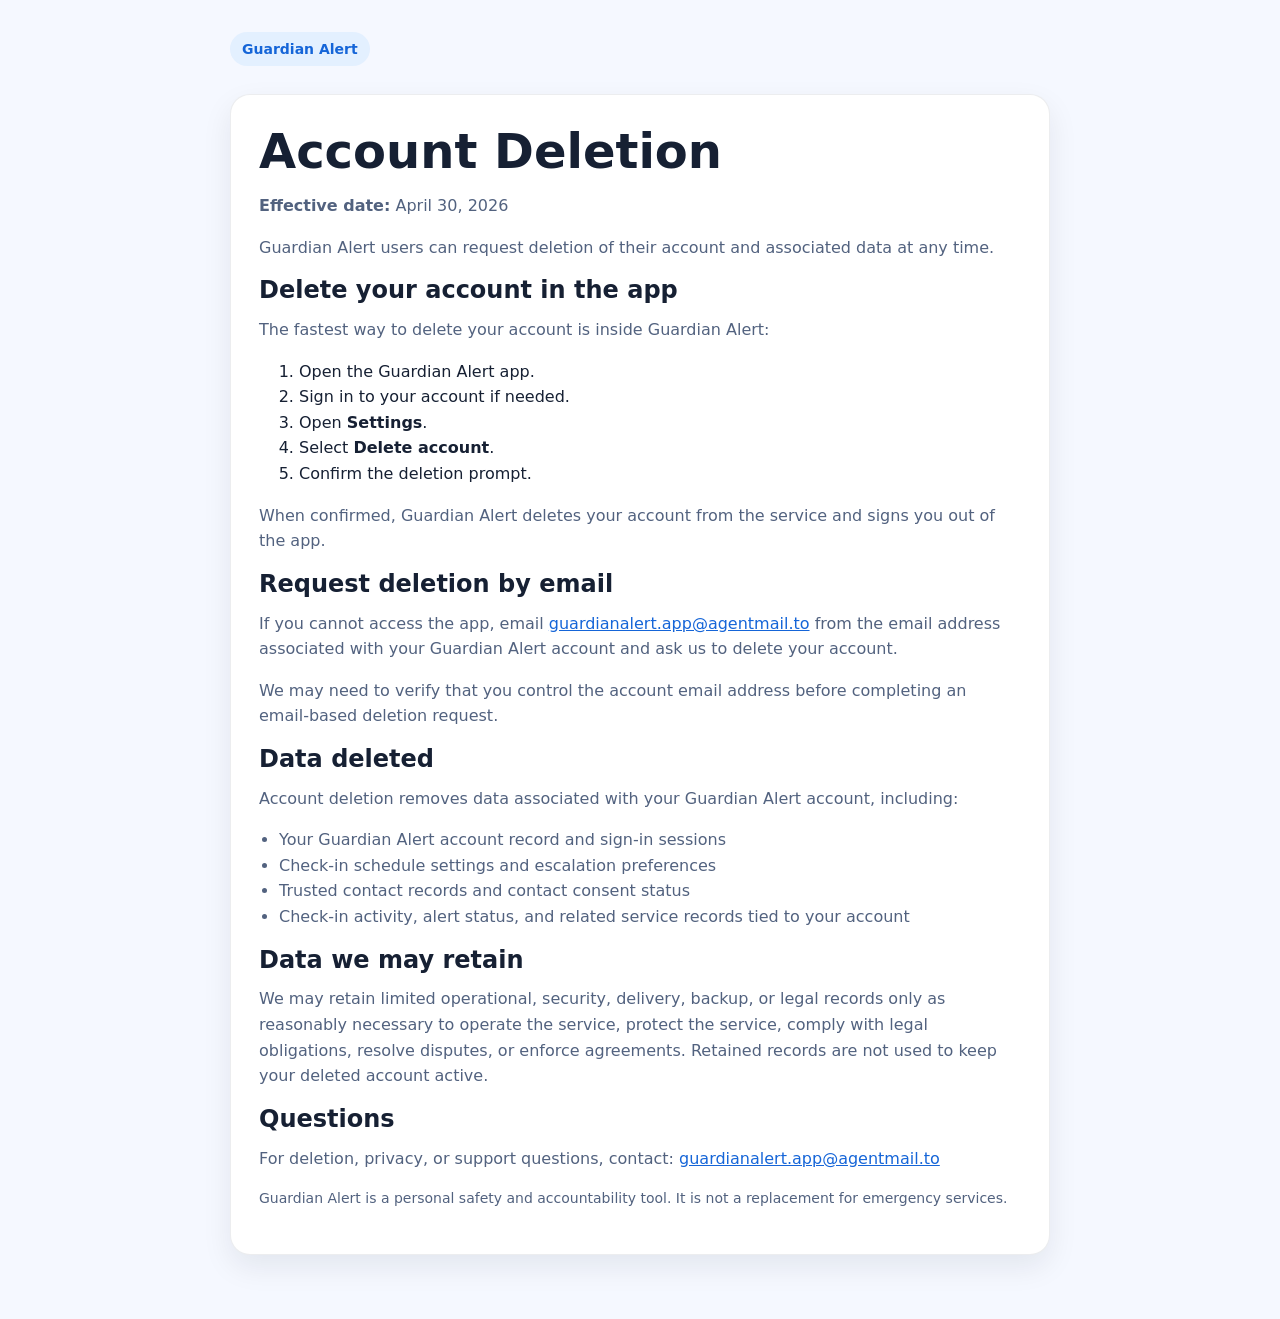
==== account-deletion.html @ 85593438 "Add account deletion page" ====
<!DOCTYPE html>
<html lang="en">
<head>
  <meta charset="utf-8" />
  <meta name="viewport" content="width=device-width,initial-scale=1" />
  <title>Guardian Alert Account Deletion</title>
  <meta name="description" content="How to delete your Guardian Alert account and associated data" />
  <link rel="stylesheet" href="styles.css" />
</head>
<body>
  <main class="container">
    <header>
      <span class="badge">Guardian Alert</span>
    </header>

    <section class="card">
      <h1>Account Deletion</h1>
      <p><strong>Effective date:</strong> April 30, 2026</p>

      <p>
        Guardian Alert users can request deletion of their account and
        associated data at any time.
      </p>

      <h2>Delete your account in the app</h2>
      <p>
        The fastest way to delete your account is inside Guardian Alert:
      </p>
      <ol>
        <li>Open the Guardian Alert app.</li>
        <li>Sign in to your account if needed.</li>
        <li>Open <strong>Settings</strong>.</li>
        <li>Select <strong>Delete account</strong>.</li>
        <li>Confirm the deletion prompt.</li>
      </ol>
      <p>
        When confirmed, Guardian Alert deletes your account from the service
        and signs you out of the app.
      </p>

      <h2>Request deletion by email</h2>
      <p>
        If you cannot access the app, email
        <a href="mailto:guardianalert.app@agentmail.to">guardianalert.app@agentmail.to</a>
        from the email address associated with your Guardian Alert account and
        ask us to delete your account.
      </p>
      <p>
        We may need to verify that you control the account email address before
        completing an email-based deletion request.
      </p>

      <h2>Data deleted</h2>
      <p>Account deletion removes data associated with your Guardian Alert account, including:</p>
      <ul>
        <li>Your Guardian Alert account record and sign-in sessions</li>
        <li>Check-in schedule settings and escalation preferences</li>
        <li>Trusted contact records and contact consent status</li>
        <li>Check-in activity, alert status, and related service records tied to your account</li>
      </ul>

      <h2>Data we may retain</h2>
      <p>
        We may retain limited operational, security, delivery, backup, or legal
        records only as reasonably necessary to operate the service, protect the
        service, comply with legal obligations, resolve disputes, or enforce
        agreements. Retained records are not used to keep your deleted account
        active.
      </p>

      <h2>Questions</h2>
      <p>
        For deletion, privacy, or support questions, contact:
        <a href="mailto:guardianalert.app@agentmail.to">guardianalert.app@agentmail.to</a>
      </p>

      <p class="small">
        Guardian Alert is a personal safety and accountability tool. It is not
        a replacement for emergency services.
      </p>
    </section>
  </main>
</body>
</html>
---- styles.css ----
:root {
  color-scheme: light dark;
  --bg: #0b1220;
  --card: #121a2b;
  --text: #e8eefc;
  --muted: #b7c3de;
  --accent: #67b7ff;
  --accent-2: #8ef0c4;
  --border: rgba(255, 255, 255, 0.08);
  --shadow: 0 12px 30px rgba(0, 0, 0, 0.28);
}

@media (prefers-color-scheme: light) {
  :root {
    --bg: #f5f8ff;
    --card: #ffffff;
    --text: #162033;
    --muted: #52627f;
    --accent: #1565d8;
    --accent-2: #138a5d;
    --border: rgba(22, 32, 51, 0.08);
    --shadow: 0 12px 30px rgba(16, 24, 40, 0.08);
  }
}

* { box-sizing: border-box; }
body {
  margin: 0;
  font-family: Inter, system-ui, -apple-system, BlinkMacSystemFont, "Segoe UI", sans-serif;
  background: var(--bg);
  color: var(--text);
  line-height: 1.6;
}
.container {
  max-width: 860px;
  margin: 0 auto;
  padding: 32px 20px 64px;
}
.card {
  background: var(--card);
  border: 1px solid var(--border);
  border-radius: 20px;
  box-shadow: var(--shadow);
  padding: 28px;
}
.hero {
  display: grid;
  gap: 20px;
  align-items: center;
}
.badge {
  display: inline-block;
  padding: 6px 12px;
  border-radius: 999px;
  background: rgba(103, 183, 255, 0.12);
  color: var(--accent);
  font-weight: 600;
  font-size: 14px;
}
h1, h2, h3 {
  line-height: 1.2;
  margin: 0 0 12px;
}
h1 { font-size: clamp(2rem, 5vw, 3rem); }
p { margin: 0 0 16px; color: var(--muted); }
.actions {
  display: flex;
  flex-wrap: wrap;
  gap: 12px;
  margin-top: 20px;
}
.button {
  display: inline-block;
  text-decoration: none;
  padding: 12px 18px;
  border-radius: 12px;
  font-weight: 600;
  border: 1px solid var(--border);
}
.button.primary {
  background: var(--accent);
  color: white;
  border-color: transparent;
}
.button.secondary {
  color: var(--text);
  background: transparent;
}
.grid {
  display: grid;
  gap: 16px;
  margin-top: 24px;
}
.grid.two {
  grid-template-columns: repeat(auto-fit, minmax(240px, 1fr));
}
.small { font-size: 14px; color: var(--muted); }
ul { padding-left: 20px; color: var(--muted); }
a { color: var(--accent); }
header { margin-bottom: 28px; }
.brand {
  display: flex;
  align-items: center;
  gap: 14px;
}
.brand-icon {
  width: 32px;
  height: 32px;
  object-fit: contain;
  border-radius: 8px;
}
footer {
  margin-top: 36px;
  color: var(--muted);
  font-size: 14px;
}
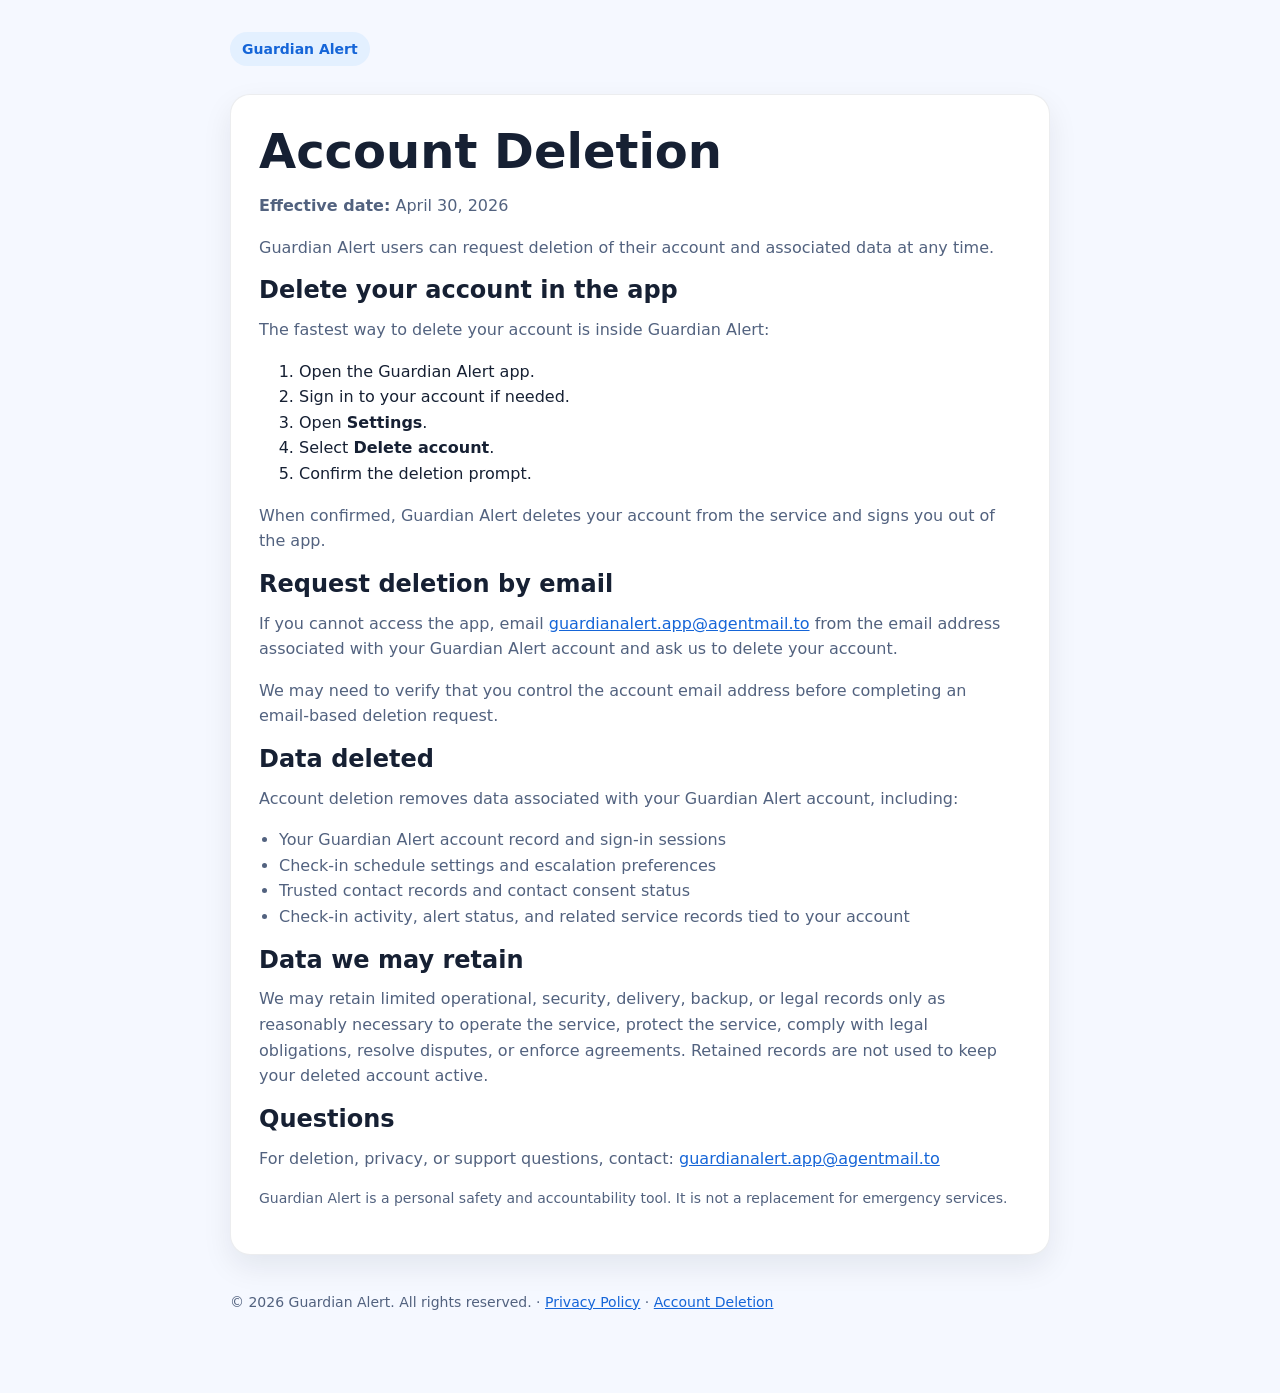
==== commit 0fbae01f: "Add Guardian Alert copyright footer" ====
--- a/account-deletion.html
+++ b/account-deletion.html
@@ -79,6 +79,10 @@
         a replacement for emergency services.
       </p>
     </section>
+
+    <footer>
+      <p>© 2026 Guardian Alert. All rights reserved. · <a href="privacy.html">Privacy Policy</a> · <a href="account-deletion.html">Account Deletion</a></p>
+    </footer>
   </main>
 </body>
 </html>
--- a/styles.css
+++ b/styles.css
@@ -47,6 +47,17 @@
   display: grid;
   gap: 20px;
   align-items: center;
+}
+.feature-graphic-wrap {
+  margin-bottom: 24px;
+}
+.feature-graphic {
+  display: block;
+  width: 100%;
+  height: auto;
+  border-radius: 24px;
+  border: 1px solid var(--border);
+  box-shadow: var(--shadow);
 }
 .badge {
   display: inline-block;
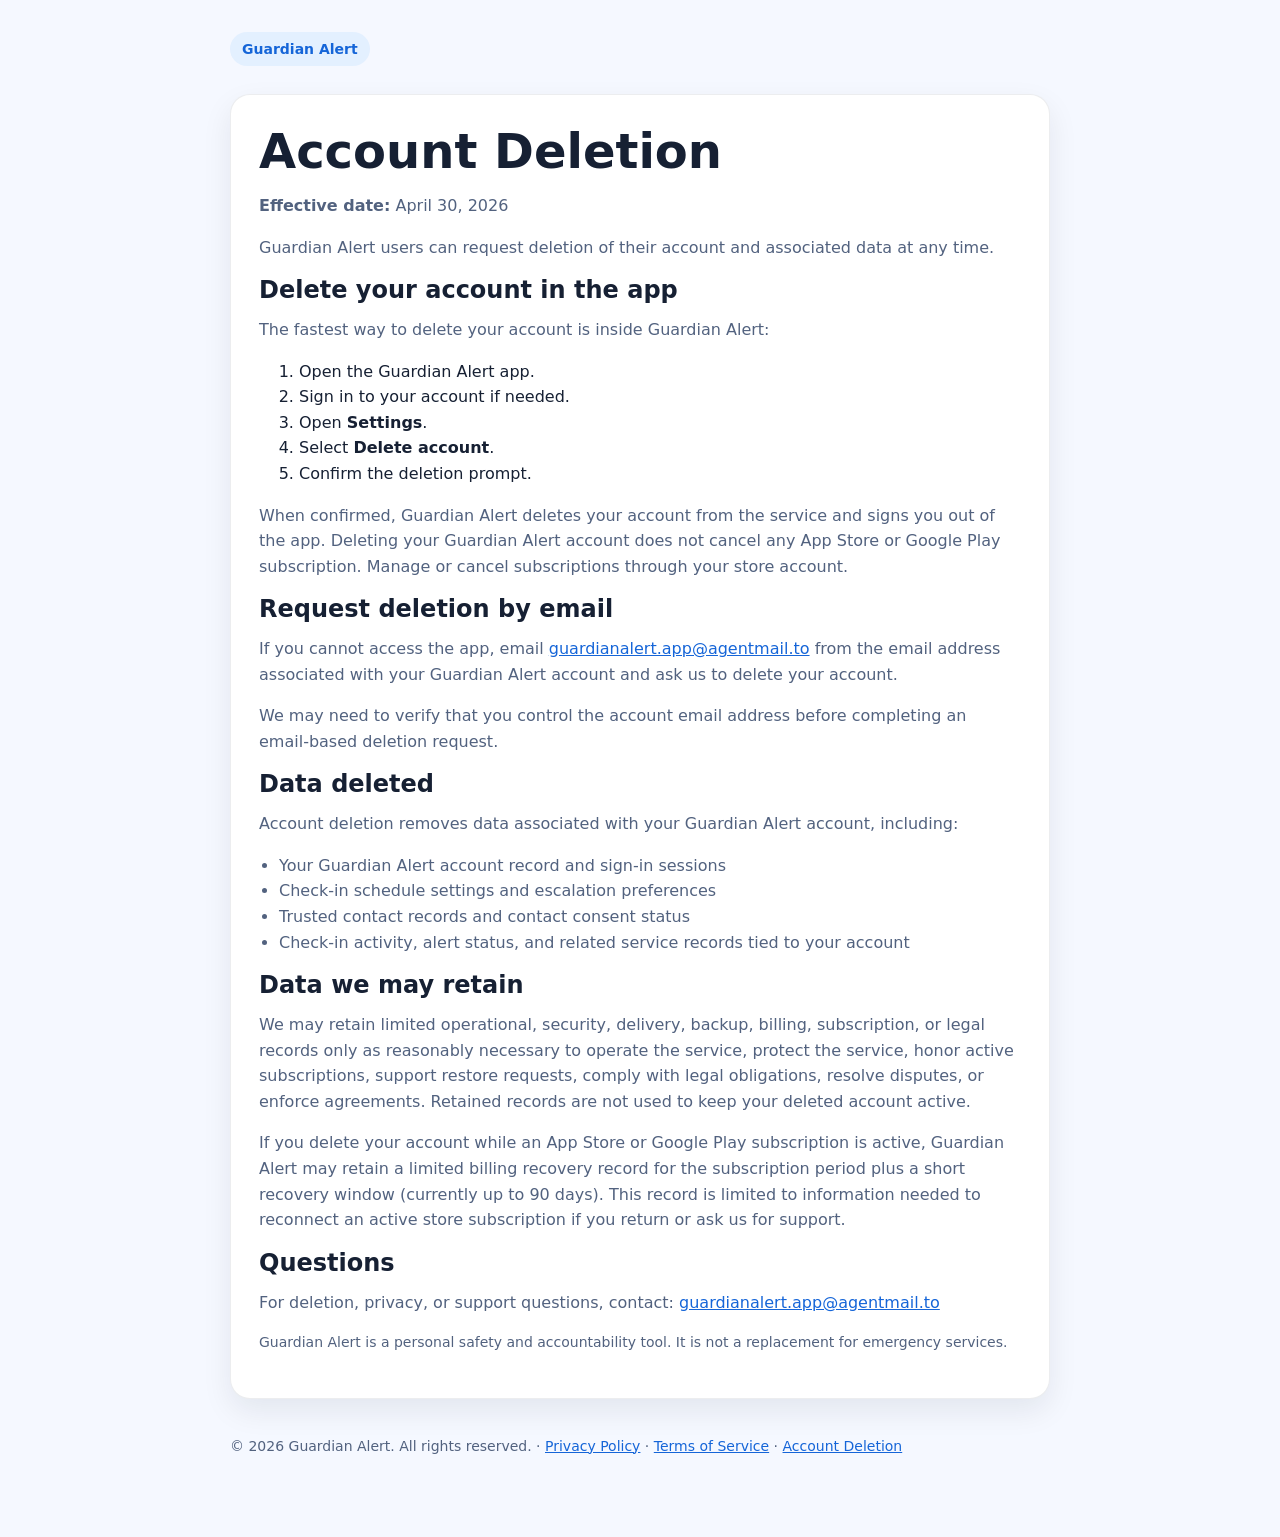
==== commit 3de36af3: "Add Guardian Alert terms page" ====
--- a/account-deletion.html
+++ b/account-deletion.html
@@ -35,7 +35,9 @@
       </ol>
       <p>
         When confirmed, Guardian Alert deletes your account from the service
-        and signs you out of the app.
+        and signs you out of the app. Deleting your Guardian Alert account does
+        not cancel any App Store or Google Play subscription. Manage or cancel
+        subscriptions through your store account.
       </p>
 
       <h2>Request deletion by email</h2>
@@ -61,11 +63,20 @@
 
       <h2>Data we may retain</h2>
       <p>
-        We may retain limited operational, security, delivery, backup, or legal
-        records only as reasonably necessary to operate the service, protect the
-        service, comply with legal obligations, resolve disputes, or enforce
-        agreements. Retained records are not used to keep your deleted account
-        active.
+        We may retain limited operational, security, delivery, backup, billing,
+        subscription, or legal records only as reasonably necessary to operate
+        the service, protect the service, honor active subscriptions, support
+        restore requests, comply with legal obligations, resolve disputes, or
+        enforce agreements. Retained records are not used to keep your deleted
+        account active.
+      </p>
+      <p>
+        If you delete your account while an App Store or Google Play
+        subscription is active, Guardian Alert may retain a limited billing
+        recovery record for the subscription period plus a short recovery
+        window (currently up to 90 days). This record is limited to information
+        needed to reconnect an active store subscription if you return or ask us
+        for support.
       </p>
 
       <h2>Questions</h2>
@@ -81,7 +92,7 @@
     </section>
 
     <footer>
-      <p>© 2026 Guardian Alert. All rights reserved. · <a href="privacy.html">Privacy Policy</a> · <a href="account-deletion.html">Account Deletion</a></p>
+      <p>© 2026 Guardian Alert. All rights reserved. · <a href="privacy.html">Privacy Policy</a> · <a href="terms.html">Terms of Service</a> · <a href="account-deletion.html">Account Deletion</a></p>
     </footer>
   </main>
 </body>
--- a/styles.css
+++ b/styles.css
@@ -106,6 +106,160 @@
   grid-template-columns: repeat(auto-fit, minmax(240px, 1fr));
 }
 .small { font-size: 14px; color: var(--muted); }
+.platform-card {
+  display: grid;
+  grid-template-columns: minmax(0, 1fr) auto;
+  gap: 20px;
+  align-items: center;
+}
+.platform-eyebrow {
+  display: inline-block;
+  margin-bottom: 8px;
+  color: var(--accent-2);
+  font-size: 13px;
+  font-weight: 700;
+  letter-spacing: 0.08em;
+  text-transform: uppercase;
+}
+.platform-badges {
+  display: flex;
+  flex-wrap: wrap;
+  gap: 10px;
+  justify-content: flex-end;
+}
+.platform-badge {
+  display: inline-flex;
+  align-items: center;
+  justify-content: center;
+  gap: 8px;
+  min-width: 116px;
+  padding: 10px 14px;
+  border: 1px solid var(--border);
+  border-radius: 999px;
+  background: rgba(103, 183, 255, 0.10);
+  color: var(--text);
+  font-weight: 700;
+  text-decoration: none;
+  transition: transform 160ms ease, border-color 160ms ease, background 160ms ease;
+}
+.platform-badge:hover,
+.platform-badge:focus-visible {
+  background: rgba(103, 183, 255, 0.18);
+  border-color: rgba(103, 183, 255, 0.45);
+  transform: translateY(-1px);
+}
+.platform-contact {
+  margin-bottom: 0;
+}
+.social-card {
+  display: grid;
+  grid-template-columns: minmax(0, 1fr) auto;
+  gap: 20px;
+  align-items: center;
+  margin-top: 20px;
+}
+.social-card p {
+  margin-bottom: 0;
+}
+.social-links {
+  display: flex;
+  flex-wrap: wrap;
+  gap: 10px;
+  justify-content: flex-end;
+}
+.social-link {
+  display: inline-flex;
+  align-items: center;
+  justify-content: center;
+  width: 42px;
+  height: 42px;
+  border: 1px solid var(--border);
+  border-radius: 12px;
+  background: rgba(103, 183, 255, 0.10);
+  color: var(--text);
+  text-decoration: none;
+  transition: transform 160ms ease, border-color 160ms ease, background 160ms ease;
+}
+.social-link svg {
+  width: 19px;
+  height: 19px;
+  fill: currentColor;
+}
+.social-link:hover,
+.social-link:focus-visible {
+  background: rgba(103, 183, 255, 0.18);
+  border-color: rgba(103, 183, 255, 0.45);
+  transform: translateY(-1px);
+}
+.social-link.disabled {
+  color: var(--muted);
+  cursor: default;
+  opacity: 0.55;
+}
+.social-link.disabled:hover {
+  background: rgba(103, 183, 255, 0.10);
+  border-color: var(--border);
+  transform: none;
+}
+.platform-icon {
+  display: inline-block;
+  flex: 0 0 auto;
+}
+.phone-icon {
+  width: 15px;
+  height: 22px;
+  border: 2px solid currentColor;
+  border-radius: 5px;
+  position: relative;
+}
+.phone-icon::after {
+  content: "";
+  position: absolute;
+  left: 50%;
+  bottom: 2px;
+  width: 4px;
+  height: 4px;
+  border-radius: 999px;
+  background: currentColor;
+  transform: translateX(-50%);
+}
+.android-icon {
+  width: 21px;
+  height: 18px;
+  border-radius: 10px 10px 4px 4px;
+  background: #7ac943;
+  position: relative;
+}
+.android-icon::before,
+.android-icon::after {
+  content: "";
+  position: absolute;
+  top: -5px;
+  width: 2px;
+  height: 7px;
+  border-radius: 999px;
+  background: #7ac943;
+}
+.android-icon::before {
+  left: 5px;
+  transform: rotate(-28deg);
+}
+.android-icon::after {
+  right: 5px;
+  transform: rotate(28deg);
+}
+.android-icon span::before,
+.android-icon span::after {
+  content: "";
+  position: absolute;
+  top: 6px;
+  width: 3px;
+  height: 3px;
+  border-radius: 999px;
+  background: var(--card);
+}
+.android-icon span::before { left: 6px; }
+.android-icon span::after { right: 6px; }
 ul { padding-left: 20px; color: var(--muted); }
 a { color: var(--accent); }
 header { margin-bottom: 28px; }
@@ -125,3 +279,18 @@
   color: var(--muted);
   font-size: 14px;
 }
+
+@media (max-width: 640px) {
+  .platform-card {
+    grid-template-columns: 1fr;
+  }
+  .social-card {
+    grid-template-columns: 1fr;
+  }
+  .platform-badges {
+    justify-content: flex-start;
+  }
+  .social-links {
+    justify-content: flex-start;
+  }
+}
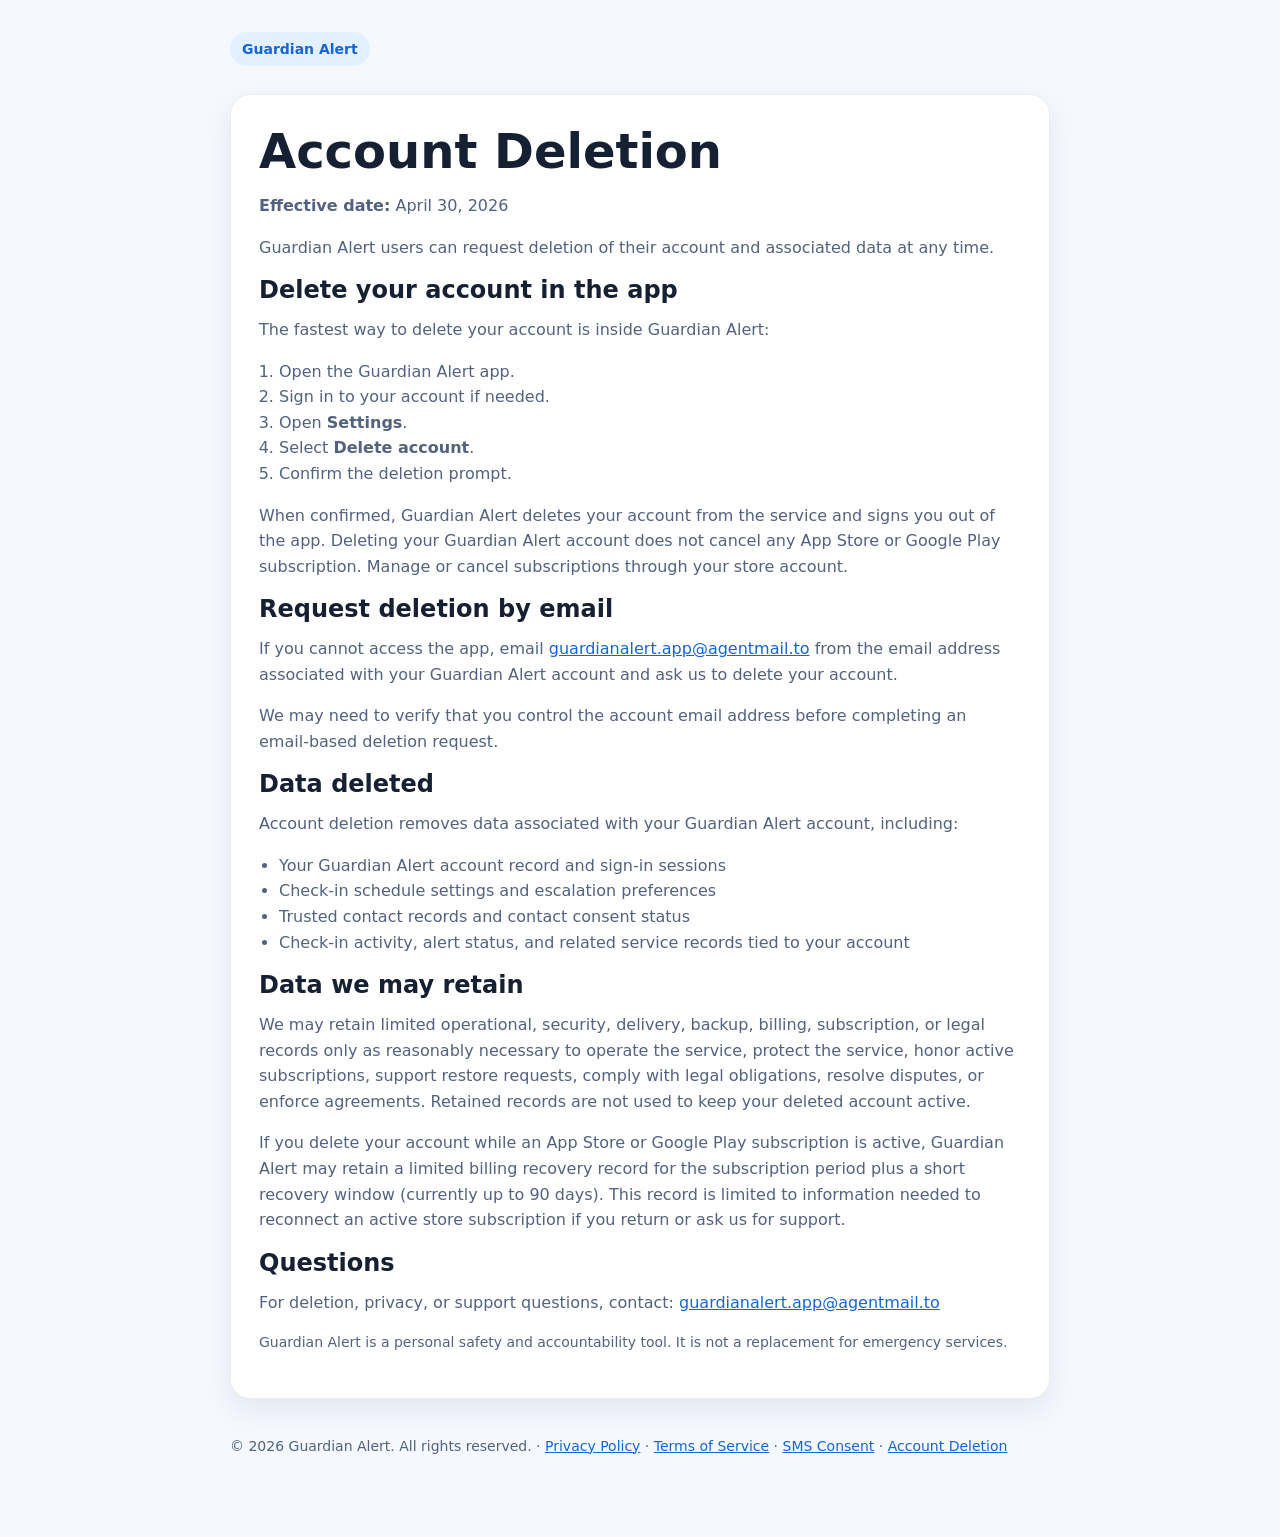
==== commit b47171a6: "Add SMS consent CTA page" ====
--- a/account-deletion.html
+++ b/account-deletion.html
@@ -92,7 +92,7 @@
     </section>
 
     <footer>
-      <p>© 2026 Guardian Alert. All rights reserved. · <a href="privacy.html">Privacy Policy</a> · <a href="terms.html">Terms of Service</a> · <a href="account-deletion.html">Account Deletion</a></p>
+      <p>© 2026 Guardian Alert. All rights reserved. · <a href="privacy.html">Privacy Policy</a> · <a href="terms.html">Terms of Service</a> · <a href="sms-consent.html">SMS Consent</a> · <a href="account-deletion.html">Account Deletion</a></p>
     </footer>
   </main>
 </body>
--- a/styles.css
+++ b/styles.css
@@ -261,6 +261,7 @@
 .android-icon span::before { left: 6px; }
 .android-icon span::after { right: 6px; }
 ul { padding-left: 20px; color: var(--muted); }
+ol { padding-left: 20px; color: var(--muted); }
 a { color: var(--accent); }
 header { margin-bottom: 28px; }
 .brand {
@@ -279,6 +280,60 @@
   color: var(--muted);
   font-size: 14px;
 }
+.consent-example {
+  margin-top: 20px;
+}
+.consent-details {
+  display: grid;
+  gap: 12px;
+  margin: 20px 0;
+}
+.consent-details div {
+  padding: 14px 16px;
+  border: 1px solid var(--border);
+  border-radius: 12px;
+  background: rgba(103, 183, 255, 0.08);
+}
+.consent-details dt {
+  margin-bottom: 4px;
+  color: var(--accent-2);
+  font-size: 13px;
+  font-weight: 700;
+  text-transform: uppercase;
+}
+.consent-details dd {
+  margin: 0;
+  color: var(--text);
+}
+.consent-disclosure {
+  margin: 20px 0;
+  padding: 18px;
+  border: 1px solid var(--border);
+  border-radius: 12px;
+  background: rgba(142, 240, 196, 0.08);
+}
+.consent-disclosure p:last-child {
+  margin-bottom: 0;
+}
+.consent-checkbox {
+  display: flex;
+  gap: 12px;
+  align-items: flex-start;
+  margin: 20px 0;
+  color: var(--text);
+  font-weight: 600;
+}
+.consent-checkbox input {
+  width: 20px;
+  height: 20px;
+  margin-top: 2px;
+  flex: 0 0 auto;
+}
+.consent-button {
+  margin-bottom: 16px;
+  font: inherit;
+  cursor: default;
+}
 
 @media (max-width: 640px) {
   .platform-card {
